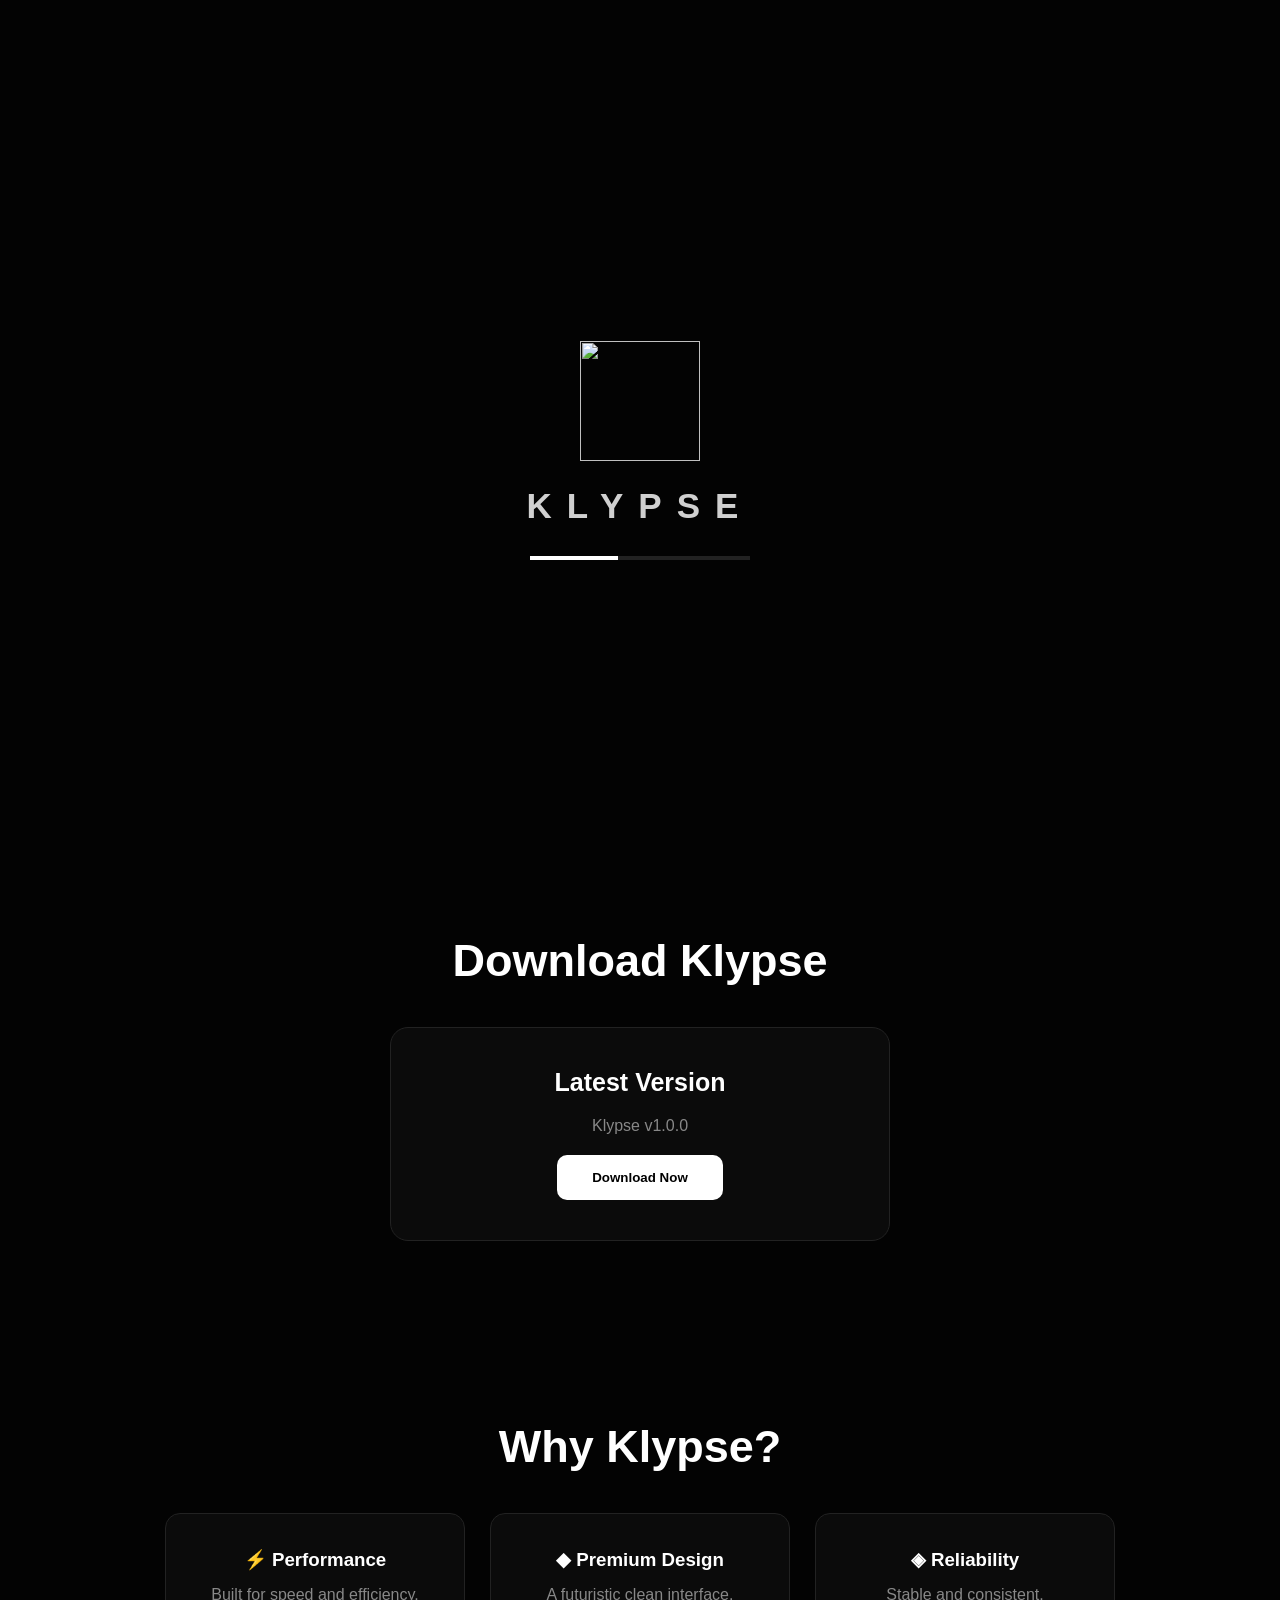
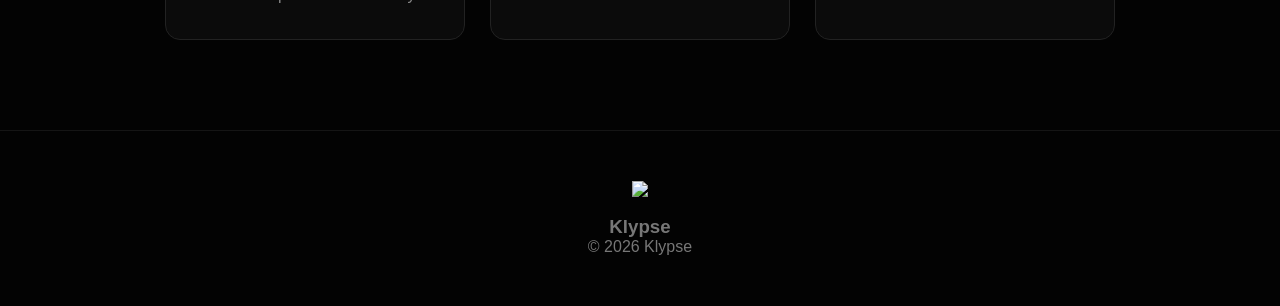
==== index.html @ 80a0a34a "Add files via upload" ====
<!DOCTYPE html>
<html>

<head>

<title>Klypse</title>

<link rel="stylesheet" href="style.css">

<link rel="icon" href="images/logo.png">

</head>


<body>


<div id="loader">

<img src="images/logo.png">

<h1>KLYPSE</h1>

<div class="loading-bar"></div>

</div>




<header>


<div class="logo-area">

<img src="images/logo.png">

<span>Klypse</span>

</div>



<nav>

<a href="index.html">Home</a>

<a href="features.html">Features</a>

<a href="updates.html">Updates</a>

<a href="https://discord.gg/SguyC9JuPD" target="_blank">
Discord
</a>

</nav>


</header>





<section class="hero">


<img class="big-logo" src="images/logo.png">


<h1>KLYPSE</h1>


<p>
The next generation of premium performance software.
</p>




<div class="buttons">


<a class="download" href="#download">
Download
</a>



<a class="discord" href="https://discord.gg/SguyC9JuPD" target="_blank">

Discord

</a>


</div>


</section>







<section id="download">


<h2>Download Klypse</h2>


<div class="download-box">


<h3>
Latest Version
</h3>


<p>
Klypse v1.0.0
</p>


<button id="downloadButton">

Download Now

</button>


</div>


</section>








<section>


<h2>
Why Klypse?
</h2>



<div class="cards">



<div class="card">

<h3>⚡ Performance</h3>

<p>
Built for speed and efficiency.
</p>

</div>




<div class="card">

<h3>◆ Premium Design</h3>

<p>
A futuristic clean interface.
</p>

</div>




<div class="card">

<h3>◈ Reliability</h3>

<p>
Stable and consistent.
</p>

</div>



</div>


</section>







<footer>


<img src="images/logo.png">

<h3>Klypse</h3>


<p>
© 2026 Klypse
</p>


</footer>





<script src="script.js"></script>


</body>

</html>
---- style.css ----
/* =========================
   RESET
========================= */

* {
    margin: 0;
    padding: 0;
    box-sizing: border-box;
}


html {
    scroll-behavior: smooth;
}


body {

    background: #030303;

    color: white;

    font-family: Arial, Helvetica, sans-serif;

    overflow-x: hidden;

}



/* =========================
   LOADING SCREEN
========================= */


#loader {

    position: fixed;

    inset: 0;

    background: #030303;

    display: flex;

    flex-direction: column;

    justify-content: center;

    align-items: center;

    z-index: 9999;

    transition: opacity .5s ease;

}


#loader img {

    width: 120px;

    height: 120px;

    object-fit: contain;

    animation: pulse 2s infinite;

}



#loader h1 {

    margin-top: 25px;

    font-size: 35px;

    letter-spacing: 15px;

    color: #d0d0d0;

}



.loading-bar {

    width: 220px;

    height: 4px;

    background: #222;

    margin-top: 30px;

    overflow: hidden;

}



.loading-bar::after {

    content:"";

    display:block;

    height:100%;

    width:40%;

    background:white;

    animation: loading 1.5s infinite;

}



@keyframes loading {

    from {

        transform:translateX(-200%);

    }

    to {

        transform:translateX(400%);

    }

}



@keyframes pulse {

    50% {

        transform:scale(1.1);

    }

}





/* =========================
   NAVBAR
========================= */


header {

    width:100%;

    height:80px;

    display:flex;

    justify-content:space-between;

    align-items:center;

    padding:0 8%;

    border-bottom:1px solid #151515;

    background:#030303;

}



.logo-area {

    display:flex;

    align-items:center;

    gap:15px;

    font-size:24px;

    font-weight:bold;

}



.logo-area img {

    width:45px;

    height:45px;

    object-fit:contain;

}



nav {

    display:flex;

    gap:30px;

}



nav a {

    color:#888;

    text-decoration:none;

    transition:.3s;

}



nav a:hover {

    color:white;

}





/* =========================
   HERO
========================= */


.hero {

    min-height:85vh;

    display:flex;

    flex-direction:column;

    justify-content:center;

    align-items:center;

    text-align:center;

    padding:80px 20px;

}



.big-logo {

    width:140px;

    height:140px;

    object-fit:contain;

    filter:drop-shadow(0 0 30px #555);

    animation:float 4s infinite;

}



@keyframes float {

    50% {

        transform:translateY(-10px);

    }

}




.hero h1 {

    margin-top:30px;

    font-size:100px;

    letter-spacing:25px;

    color:#ddd;

}



.hero p {

    margin-top:20px;

    font-size:20px;

    color:#777;

    max-width:600px;

}





/* =========================
   BUTTONS
========================= */


.buttons {

    margin-top:45px;

}



.buttons a {

    display:inline-block;

    padding:15px 40px;

    margin:10px;

    border-radius:10px;

    text-decoration:none;

    transition:.3s;

    cursor:pointer;

}



.download {

    background:white;

    color:black;

}



.discord {

    border:1px solid #333;

    color:white;

}



.buttons a:hover {

    transform:translateY(-5px);

}





/* =========================
   SECTIONS
========================= */


section {

    width:100%;

    padding:90px 10%;

    text-align:center;

}



section h2 {

    font-size:45px;

    margin-bottom:40px;

}





/* =========================
   DOWNLOAD BOX
========================= */


.download-box {

    max-width:500px;

    margin:auto;

    background:#0b0b0b;

    border:1px solid #222;

    border-radius:18px;

    padding:40px;

    transition:.3s;

}



.download-box:hover {

    border-color:#555;

    transform:translateY(-5px);

}



.download-box h3 {

    font-size:25px;

}



.download-box p {

    color:#888;

    margin:20px;

}




#downloadButton {

    background:white;

    color:black;

    border:none;

    padding:15px 35px;

    border-radius:10px;

    font-weight:bold;

    cursor:pointer;

}



#downloadButton:hover {

    background:#aaa;

}





/* =========================
   CARDS
========================= */


.cards {

    display:flex;

    justify-content:center;

    gap:25px;

    flex-wrap:wrap;

}



.card {

    width:300px;

    background:#0b0b0b;

    border:1px solid #222;

    border-radius:15px;

    padding:35px;

    transition:.3s;

}



.card:hover {

    transform:translateY(-10px);

    border-color:#777;

}



.card p {

    color:#888;

    margin-top:15px;

}





/* =========================
   UPDATES PAGE
========================= */


.update-box {

    max-width:600px;

    margin:auto;

    background:#0b0b0b;

    border:1px solid #222;

    padding:35px;

    border-radius:15px;

}



.update-box p {

    color:#888;

    margin-top:15px;

}





/* =========================
   REQUIREMENTS
========================= */


.req {

    display:flex;

    justify-content:center;

    gap:20px;

    flex-wrap:wrap;

}



.req p {

    background:#111;

    padding:20px;

    border-radius:10px;

    color:#aaa;

}





/* =========================
   FOOTER
========================= */


footer {

    border-top:1px solid #151515;

    padding:50px;

    text-align:center;

    color:#777;

}



footer img {

    width:60px;

    margin-bottom:15px;

}




/* =========================
   BACKGROUND EFFECT
========================= */


body::before {

    content:"";

    position:fixed;

    width:500px;

    height:500px;

    background:#777;

    opacity:.08;

    filter:blur(150px);

    top:-150px;

    left:50%;

    z-index:-1;

}
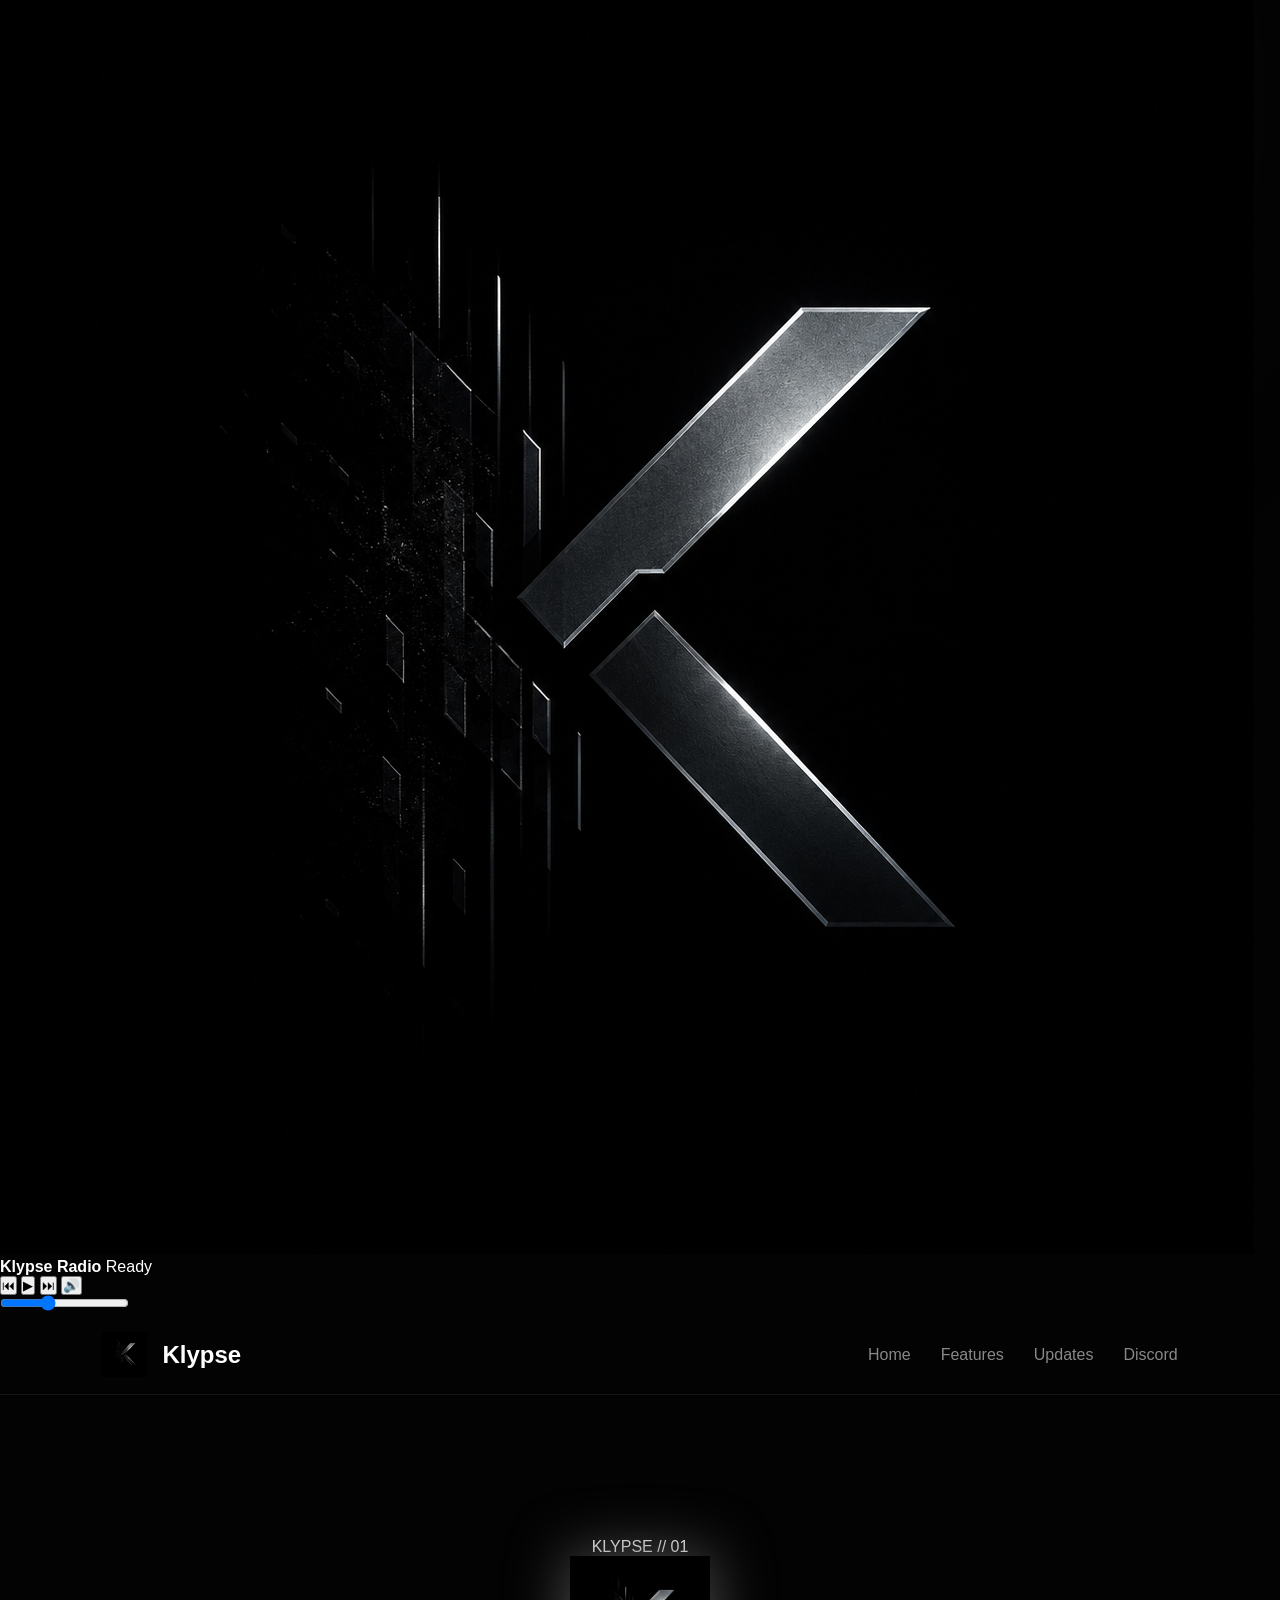
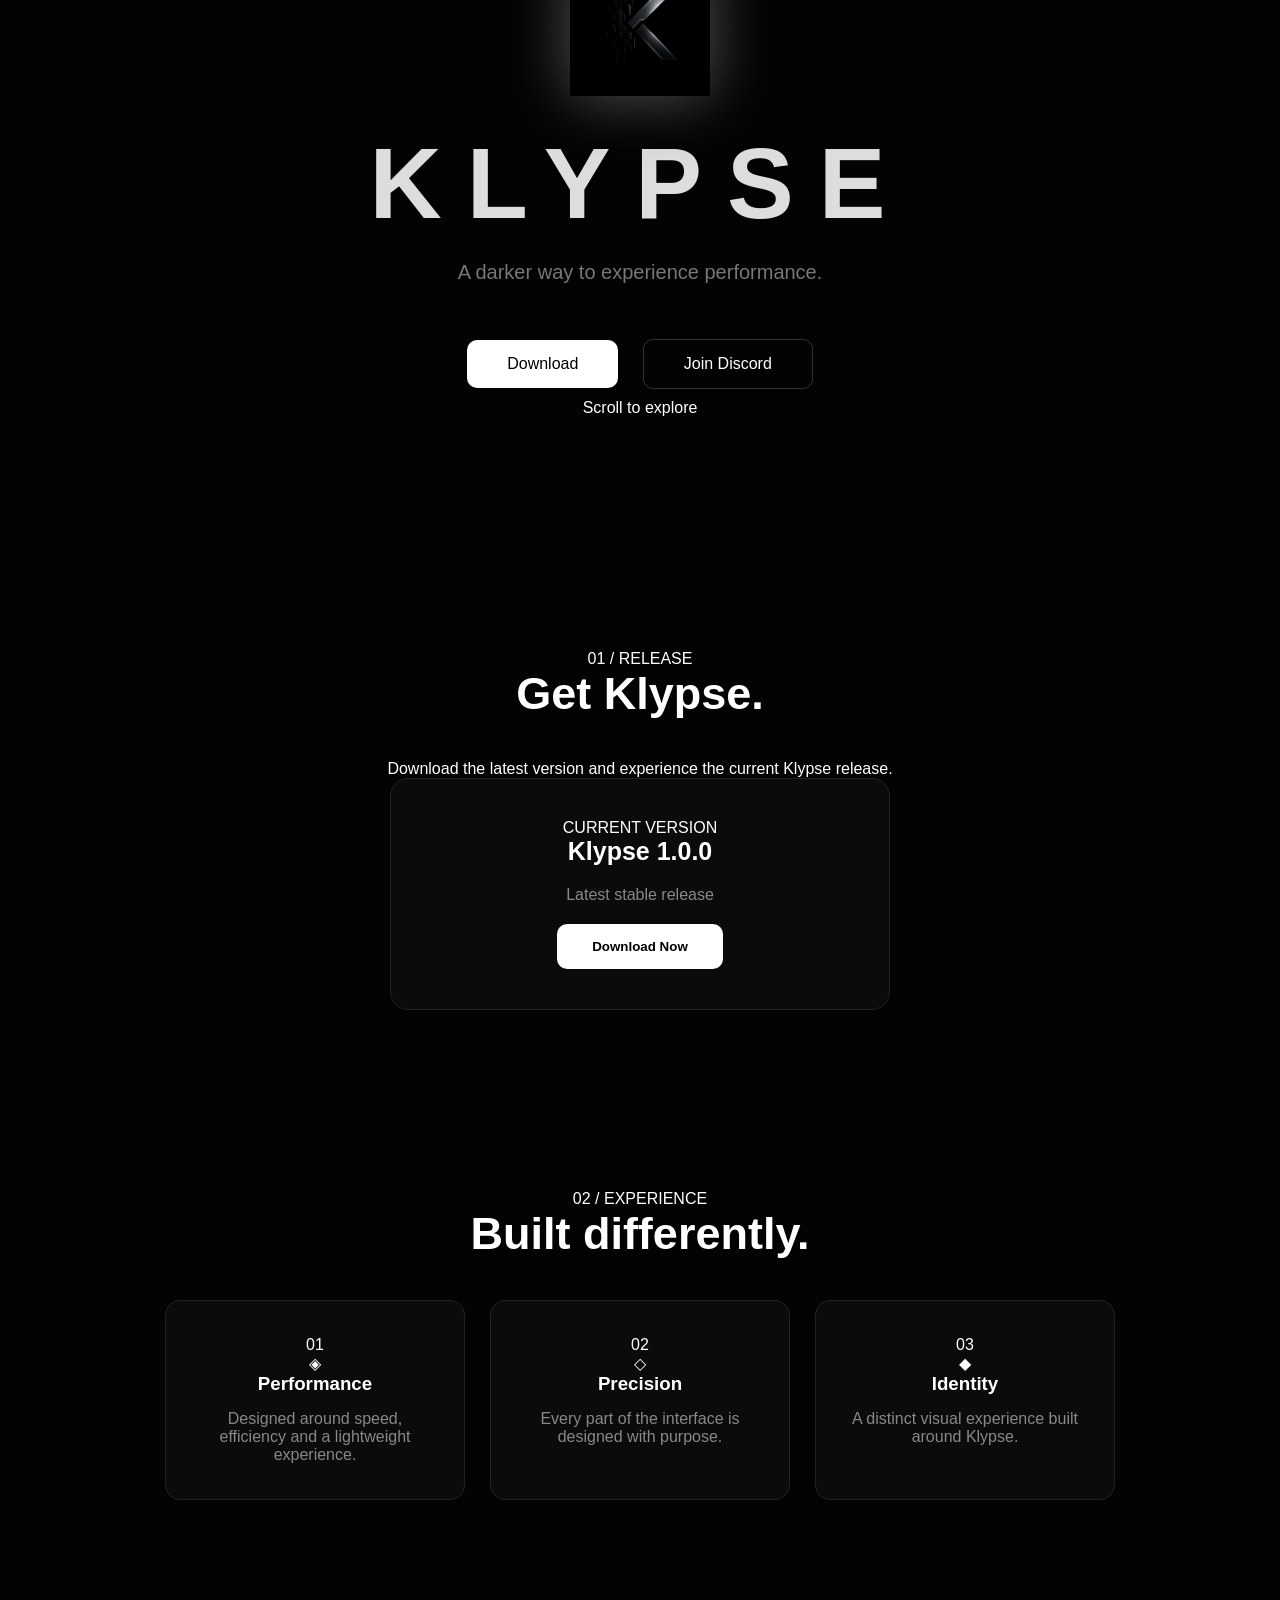
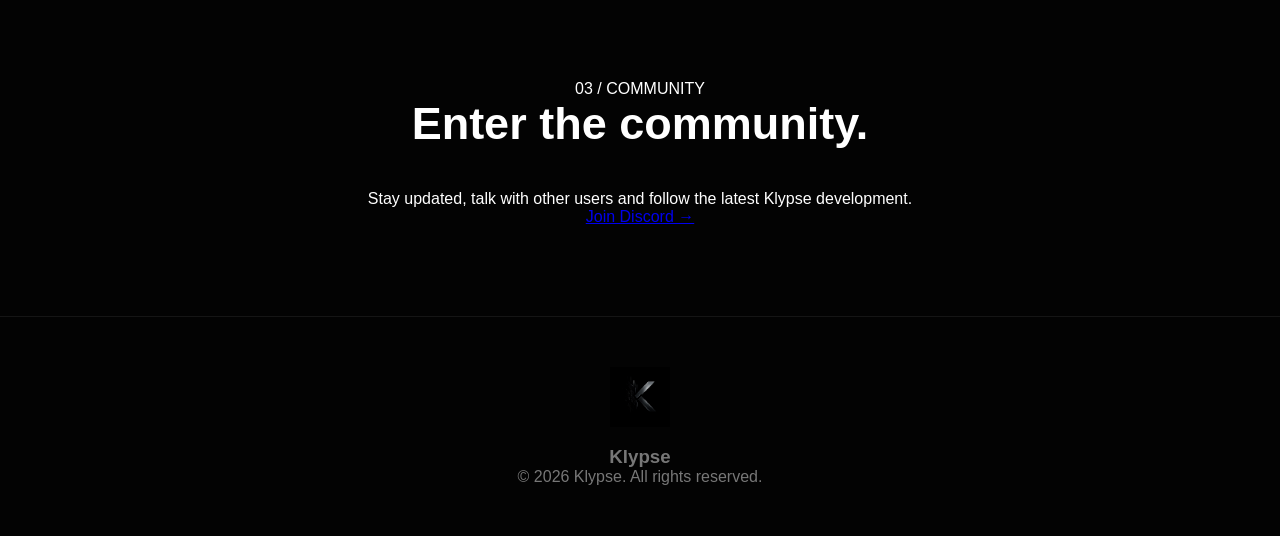
==== commit ef569355: "Refactor index.html with new layout and features Replaced old HTML structure with a new layout inclu" ====
--- a/index.html
+++ b/index.html
@@ -1,13 +1,17 @@
 <!DOCTYPE html>
-<html>
+<html lang="en">
 
 <head>
 
-<title>Klypse</title>
-
-<link rel="stylesheet" href="style.css">
-
-<link rel="icon" href="images/logo.png">
+    <meta charset="UTF-8">
+
+    <meta name="viewport" content="width=device-width, initial-scale=1.0">
+
+    <title>Klypse</title>
+
+    <link rel="stylesheet" href="style.css">
+
+    <link rel="icon" href="images/logo.png">
 
 </head>
 
@@ -15,218 +19,469 @@
 <body>
 
 
+<!-- =========================
+     LOADING SCREEN
+========================= -->
+
 <div id="loader">
 
-<img src="images/logo.png">
-
-<h1>KLYPSE</h1>
-
-<div class="loading-bar"></div>
+    <div class="loader-logo-wrap">
+
+        <img src="images/logo.png" alt="Klypse">
+
+    </div>
+
+    <h1>KLYPSE</h1>
+
+    <p>INITIALIZING EXPERIENCE</p>
+
+    <div class="loading-bar">
+
+        <div class="loading-progress"></div>
+
+    </div>
 
 </div>
 
 
 
+<!-- =========================
+     ANIMATED BACKGROUND
+========================= -->
+
+<div class="background">
+
+    <div class="grid"></div>
+
+    <div class="glow glow-one"></div>
+
+    <div class="glow glow-two"></div>
+
+    <div class="scanlines"></div>
+
+</div>
+
+
+
+<!-- =========================
+     CUSTOM CURSOR
+========================= -->
+
+<div class="cursor-dot"></div>
+
+<div class="cursor-ring"></div>
+
+
+
+<!-- =========================
+     MUSIC PLAYER
+========================= -->
+
+<div class="music-player">
+
+
+    <div class="music-info">
+
+        <div class="music-disc">
+
+            <img src="images/logo.png" alt="Klypse">
+
+        </div>
+
+
+        <div class="music-text">
+
+            <strong id="songTitle">
+                Klypse Radio
+            </strong>
+
+            <span id="songStatus">
+                Ready
+            </span>
+
+        </div>
+
+    </div>
+
+
+
+    <div class="music-controls">
+
+        <button id="previousSong" title="Previous">
+            ⏮
+        </button>
+
+        <button id="playPause" title="Play / Pause">
+            ▶
+        </button>
+
+        <button id="nextSong" title="Next">
+            ⏭
+        </button>
+
+        <button id="muteButton" title="Mute">
+            🔊
+        </button>
+
+    </div>
+
+
+
+    <input
+        id="volumeSlider"
+        type="range"
+        min="0"
+        max="1"
+        step="0.01"
+        value="0.35"
+    >
+
+
+</div>
+
+
+
+<audio id="backgroundMusic"></audio>
+
+
+
+<!-- =========================
+     NAVIGATION
+========================= -->
 
 <header>
 
-
-<div class="logo-area">
-
-<img src="images/logo.png">
-
-<span>Klypse</span>
-
-</div>
-
-
-
-<nav>
-
-<a href="index.html">Home</a>
-
-<a href="features.html">Features</a>
-
-<a href="updates.html">Updates</a>
-
-<a href="https://discord.gg/SguyC9JuPD" target="_blank">
-Discord
-</a>
-
-</nav>
-
+    <div class="logo-area">
+
+        <img src="images/logo.png" alt="Klypse">
+
+        <span>Klypse</span>
+
+    </div>
+
+
+    <nav>
+
+        <a href="index.html" class="active">
+            Home
+        </a>
+
+        <a href="features.html">
+            Features
+        </a>
+
+        <a href="updates.html">
+            Updates
+        </a>
+
+        <a
+            href="https://discord.gg/SguyC9JuPD"
+            target="_blank"
+            rel="noopener noreferrer"
+        >
+            Discord
+        </a>
+
+    </nav>
 
 </header>
 
 
 
+<!-- =========================
+     HERO
+========================= -->
+
+<main>
 
 
 <section class="hero">
 
 
-<img class="big-logo" src="images/logo.png">
-
-
-<h1>KLYPSE</h1>
-
-
-<p>
-The next generation of premium performance software.
-</p>
-
-
-
-
-<div class="buttons">
-
-
-<a class="download" href="#download">
-Download
-</a>
-
-
-
-<a class="discord" href="https://discord.gg/SguyC9JuPD" target="_blank">
-
-Discord
-
-</a>
-
-
-</div>
+    <div class="hero-badge">
+        KLYPSE // 01
+    </div>
+
+
+    <img
+        class="big-logo"
+        src="images/logo.png"
+        alt="Klypse Logo"
+    >
+
+
+    <h1>KLYPSE</h1>
+
+
+    <p class="hero-subtitle">
+
+        A darker way to experience
+        <span>performance.</span>
+
+    </p>
+
+
+    <div class="buttons">
+
+
+        <a
+            class="download"
+            href="#download"
+        >
+            Download
+        </a>
+
+
+        <a
+            class="discord"
+            href="https://discord.gg/SguyC9JuPD"
+            target="_blank"
+            rel="noopener noreferrer"
+        >
+            Join Discord
+        </a>
+
+
+    </div>
+
+
+    <div class="scroll-indicator">
+
+        <span></span>
+
+        Scroll to explore
+
+    </div>
 
 
 </section>
 
 
 
-
-
-
-
-<section id="download">
-
-
-<h2>Download Klypse</h2>
-
-
-<div class="download-box">
-
-
-<h3>
-Latest Version
-</h3>
-
-
-<p>
-Klypse v1.0.0
-</p>
-
-
-<button id="downloadButton">
-
-Download Now
-
-</button>
-
-
-</div>
+<!-- =========================
+     DOWNLOAD
+========================= -->
+
+<section id="download" class="content-section reveal">
+
+
+    <div class="section-label">
+        01 / RELEASE
+    </div>
+
+
+    <h2>
+        Get <span>Klypse.</span>
+    </h2>
+
+
+    <p class="section-description">
+
+        Download the latest version and
+        experience the current Klypse release.
+
+    </p>
+
+
+    <div class="download-box">
+
+
+        <div>
+
+            <span class="version">
+                CURRENT VERSION
+            </span>
+
+            <h3>
+                Klypse 1.0.0
+            </h3>
+
+            <p>
+                Latest stable release
+            </p>
+
+        </div>
+
+
+        <button id="downloadButton">
+
+            Download Now
+
+        </button>
+
+
+    </div>
 
 
 </section>
 
 
 
-
-
-
-
-
-<section>
-
-
-<h2>
-Why Klypse?
-</h2>
-
-
-
-<div class="cards">
-
-
-
-<div class="card">
-
-<h3>⚡ Performance</h3>
-
-<p>
-Built for speed and efficiency.
-</p>
-
-</div>
-
-
-
-
-<div class="card">
-
-<h3>◆ Premium Design</h3>
-
-<p>
-A futuristic clean interface.
-</p>
-
-</div>
-
-
-
-
-<div class="card">
-
-<h3>◈ Reliability</h3>
-
-<p>
-Stable and consistent.
-</p>
-
-</div>
-
-
-
-</div>
+<!-- =========================
+     WHY KLYPSE
+========================= -->
+
+<section class="content-section reveal">
+
+
+    <div class="section-label">
+        02 / EXPERIENCE
+    </div>
+
+
+    <h2>
+        Built <span>differently.</span>
+    </h2>
+
+
+    <div class="cards">
+
+
+        <div class="card">
+
+            <div class="card-number">
+                01
+            </div>
+
+            <div class="card-icon">
+                ◈
+            </div>
+
+            <h3>
+                Performance
+            </h3>
+
+            <p>
+                Designed around speed,
+                efficiency and a lightweight
+                experience.
+            </p>
+
+        </div>
+
+
+
+        <div class="card">
+
+            <div class="card-number">
+                02
+            </div>
+
+            <div class="card-icon">
+                ◇
+            </div>
+
+            <h3>
+                Precision
+            </h3>
+
+            <p>
+                Every part of the interface
+                is designed with purpose.
+            </p>
+
+        </div>
+
+
+
+        <div class="card">
+
+            <div class="card-number">
+                03
+            </div>
+
+            <div class="card-icon">
+                ◆
+            </div>
+
+            <h3>
+                Identity
+            </h3>
+
+            <p>
+                A distinct visual experience
+                built around Klypse.
+            </p>
+
+        </div>
+
+
+    </div>
 
 
 </section>
 
 
 
-
-
-
+<!-- =========================
+     DISCORD
+========================= -->
+
+<section class="discord-section reveal">
+
+
+    <div class="discord-panel">
+
+
+        <div>
+
+            <span class="section-label">
+                03 / COMMUNITY
+            </span>
+
+            <h2>
+                Enter the <span>community.</span>
+            </h2>
+
+            <p>
+                Stay updated, talk with other
+                users and follow the latest
+                Klypse development.
+            </p>
+
+        </div>
+
+
+        <a
+            href="https://discord.gg/SguyC9JuPD"
+            target="_blank"
+            rel="noopener noreferrer"
+            class="discord-large"
+        >
+            Join Discord →
+        </a>
+
+
+    </div>
+
+
+</section>
+
+
+</main>
+
+
+
+<!-- =========================
+     FOOTER
+========================= -->
 
 <footer>
 
-
-<img src="images/logo.png">
-
-<h3>Klypse</h3>
-
-
-<p>
-© 2026 Klypse
-</p>
-
+    <img src="images/logo.png" alt="Klypse">
+
+    <h3>Klypse</h3>
+
+    <p>
+        © 2026 Klypse. All rights reserved.
+    </p>
 
 </footer>
 
 
 
-
-
 <script src="script.js"></script>
 
-
 </body>
 
-</html>+</html>
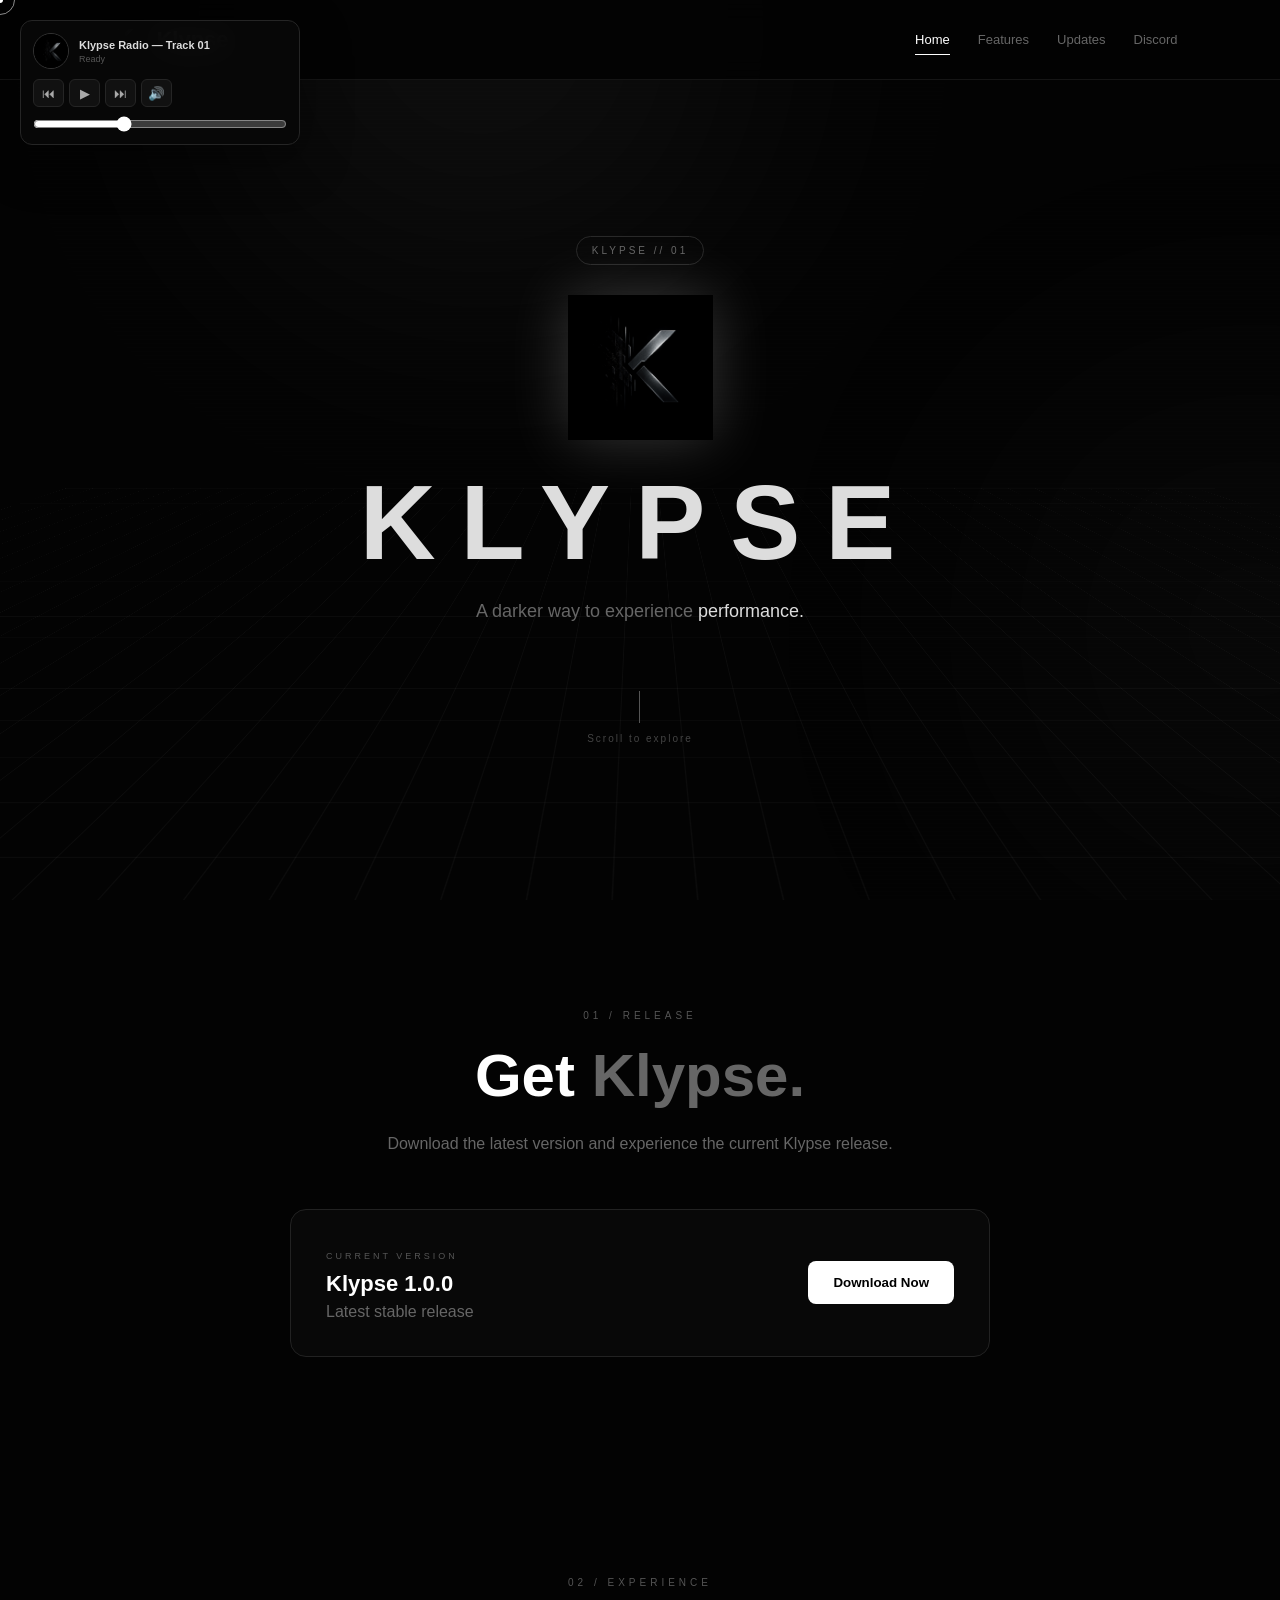
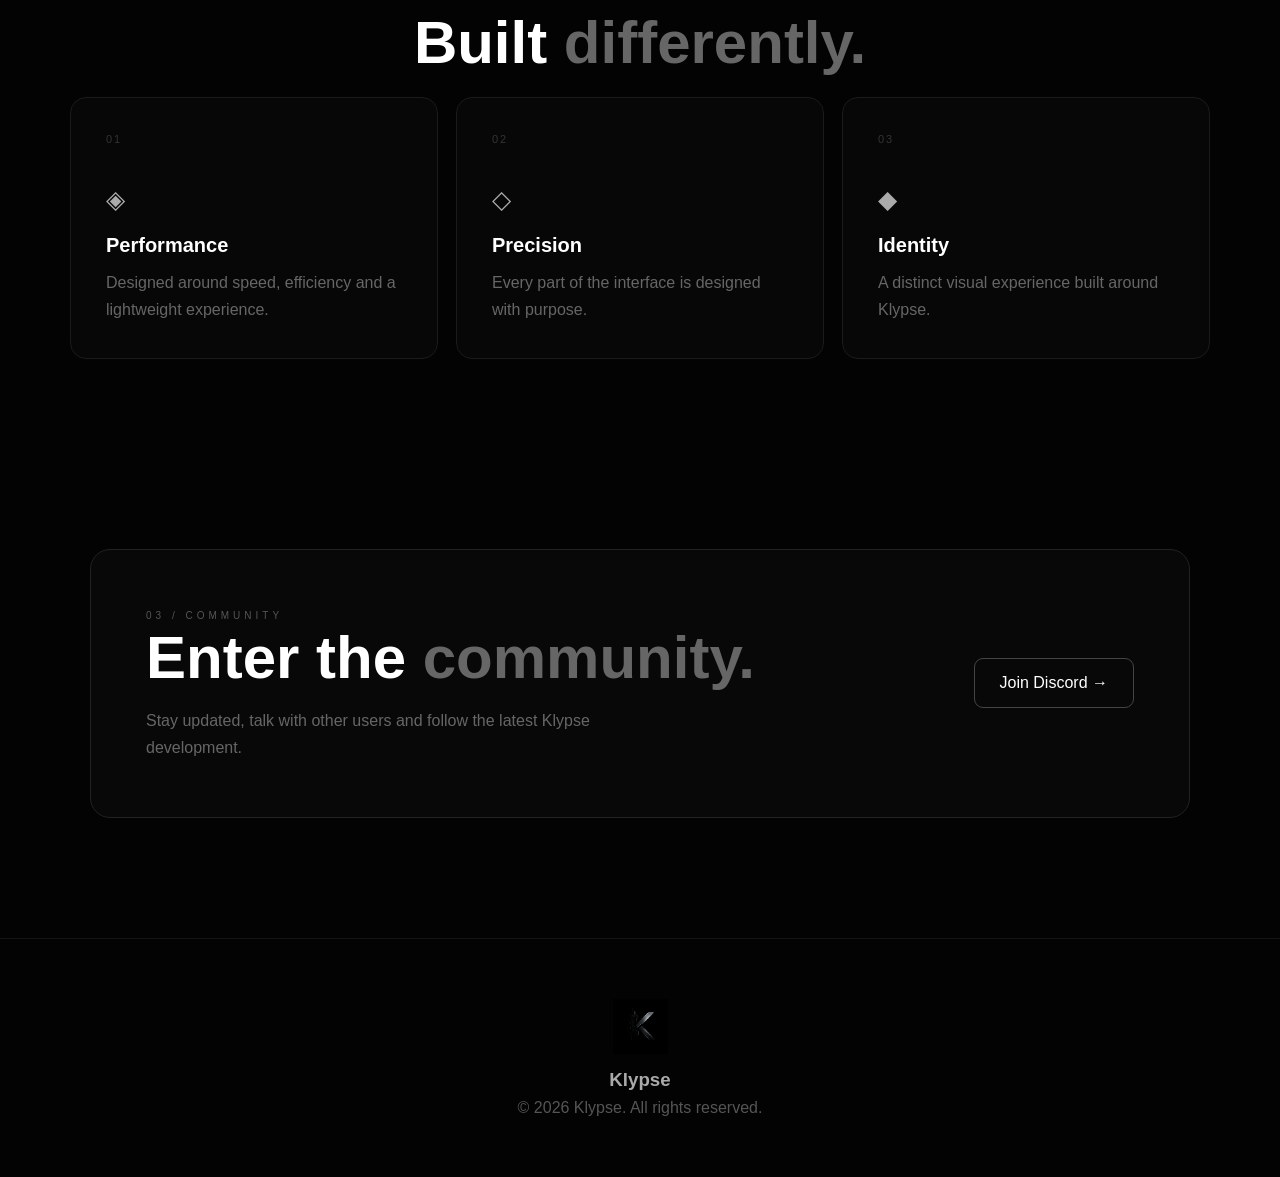
==== commit 0fffa750: "Remove buttons from hero section Removed buttons from the hero section and adjusted the layout." ====
--- a/index.html
+++ b/index.html
@@ -46,7 +46,7 @@
 
 
 <!-- =========================
-     ANIMATED BACKGROUND
+     BACKGROUND
 ========================= -->
 
 <div class="background">
@@ -64,7 +64,7 @@
 
 
 <!-- =========================
-     CUSTOM CURSOR
+     CURSOR
 ========================= -->
 
 <div class="cursor-dot"></div>
@@ -79,7 +79,6 @@
 
 <div class="music-player">
 
-
     <div class="music-info">
 
         <div class="music-disc">
@@ -87,7 +86,6 @@
             <img src="images/logo.png" alt="Klypse">
 
         </div>
-
 
         <div class="music-text">
 
@@ -104,7 +102,6 @@
     </div>
 
 
-
     <div class="music-controls">
 
         <button id="previousSong" title="Previous">
@@ -124,7 +121,6 @@
         </button>
 
     </div>
-
 
 
     <input
@@ -136,9 +132,7 @@
         value="0.35"
     >
 
-
 </div>
-
 
 
 <audio id="backgroundMusic"></audio>
@@ -194,7 +188,6 @@
 
 <main>
 
-
 <section class="hero">
 
 
@@ -221,28 +214,7 @@
     </p>
 
 
-    <div class="buttons">
-
-
-        <a
-            class="download"
-            href="#download"
-        >
-            Download
-        </a>
-
-
-        <a
-            class="discord"
-            href="https://discord.gg/SguyC9JuPD"
-            target="_blank"
-            rel="noopener noreferrer"
-        >
-            Join Discord
-        </a>
-
-
-    </div>
+    <!-- Buttons removed -->
 
 
     <div class="scroll-indicator">
@@ -263,7 +235,6 @@
 ========================= -->
 
 <section id="download" class="content-section reveal">
-
 
     <div class="section-label">
         01 / RELEASE
@@ -304,14 +275,11 @@
 
 
         <button id="downloadButton">
-
             Download Now
-
         </button>
 
 
     </div>
-
 
 </section>
 
@@ -414,7 +382,7 @@
 
 
 <!-- =========================
-     DISCORD
+     COMMUNITY
 ========================= -->
 
 <section class="discord-section reveal">
--- a/style.css
+++ b/style.css
@@ -1,6 +1,6 @@
-/* =========================
+/* ==============================
    RESET
-========================= */
+============================== */
 
 * {
     margin: 0;
@@ -8,679 +8,834 @@
     box-sizing: border-box;
 }
 
-
 html {
     scroll-behavior: smooth;
 }
 
-
 body {
-
+    min-height: 100vh;
     background: #030303;
-
-    color: white;
-
+    color: #ffffff;
     font-family: Arial, Helvetica, sans-serif;
-
     overflow-x: hidden;
-
-}
-
-
-
-/* =========================
+}
+
+
+/* ==============================
+   BACKGROUND
+============================== */
+
+.background {
+    position: fixed;
+    inset: 0;
+    width: 100%;
+    height: 100%;
+    overflow: hidden;
+    pointer-events: none;
+    z-index: -10;
+}
+
+.grid {
+    position: absolute;
+    width: 200%;
+    height: 200%;
+    left: -50%;
+    top: -20%;
+    background-image:
+        linear-gradient(rgba(255,255,255,0.035) 1px, transparent 1px),
+        linear-gradient(90deg, rgba(255,255,255,0.035) 1px, transparent 1px);
+    background-size: 60px 60px;
+    transform: perspective(600px) rotateX(55deg);
+    animation: gridMove 18s linear infinite;
+}
+
+@keyframes gridMove {
+    from {
+        transform: perspective(600px) rotateX(55deg) translateY(0);
+    }
+
+    to {
+        transform: perspective(600px) rotateX(55deg) translateY(60px);
+    }
+}
+
+.glow {
+    position: absolute;
+    width: 450px;
+    height: 450px;
+    border-radius: 50%;
+    filter: blur(150px);
+    opacity: 0.08;
+}
+
+.glow-one {
+    top: -200px;
+    left: 20%;
+    background: #ffffff;
+}
+
+.glow-two {
+    right: -200px;
+    bottom: 5%;
+    background: #777777;
+}
+
+.scanlines {
+    position: absolute;
+    inset: 0;
+    background: repeating-linear-gradient(
+        to bottom,
+        transparent 0px,
+        transparent 3px,
+        rgba(255,255,255,0.01) 4px
+    );
+}
+
+
+/* ==============================
    LOADING SCREEN
-========================= */
-
+============================== */
 
 #loader {
-
     position: fixed;
-
     inset: 0;
-
+    width: 100%;
+    height: 100%;
     background: #030303;
-
-    display: flex;
-
+    display: flex;
     flex-direction: column;
-
     justify-content: center;
-
     align-items: center;
-
-    z-index: 9999;
-
-    transition: opacity .5s ease;
-
-}
-
-
-#loader img {
-
+    z-index: 99999;
+    opacity: 1;
+    visibility: visible;
+    transition: opacity 0.7s ease, visibility 0.7s ease;
+}
+
+#loader.hidden {
+    opacity: 0;
+    visibility: hidden;
+    pointer-events: none;
+}
+
+.loader-logo-wrap {
     width: 120px;
-
     height: 120px;
-
+    display: flex;
+    justify-content: center;
+    align-items: center;
+    animation: loaderPulse 2s infinite;
+}
+
+.loader-logo-wrap img {
+    display: block;
+    width: 120px;
+    height: 120px;
+    max-width: 120px;
+    max-height: 120px;
     object-fit: contain;
-
-    animation: pulse 2s infinite;
-
-}
-
-
+}
 
 #loader h1 {
-
     margin-top: 25px;
-
-    font-size: 35px;
-
-    letter-spacing: 15px;
-
-    color: #d0d0d0;
-
-}
-
-
+    font-size: 32px;
+    letter-spacing: 12px;
+    color: #dddddd;
+}
+
+#loader p {
+    margin-top: 12px;
+    color: #555555;
+    font-size: 10px;
+    letter-spacing: 3px;
+}
 
 .loading-bar {
-
     width: 220px;
-
-    height: 4px;
-
-    background: #222;
-
+    height: 3px;
+    margin-top: 28px;
+    background: #1b1b1b;
+    overflow: hidden;
+    border-radius: 10px;
+}
+
+.loading-progress {
+    width: 0;
+    height: 100%;
+    background: #ffffff;
+    animation: loadingProgress 1.6s ease forwards;
+}
+
+@keyframes loadingProgress {
+    from {
+        width: 0;
+    }
+
+    to {
+        width: 100%;
+    }
+}
+
+@keyframes loaderPulse {
+    50% {
+        transform: scale(1.08);
+        filter: drop-shadow(0 0 25px rgba(255,255,255,0.25));
+    }
+}
+
+
+/* ==============================
+   CUSTOM CURSOR
+============================== */
+
+.cursor-dot {
+    position: fixed;
+    width: 6px;
+    height: 6px;
+    background: #ffffff;
+    border-radius: 50%;
+    pointer-events: none;
+    z-index: 100000;
+    transform: translate(-50%, -50%);
+}
+
+.cursor-ring {
+    position: fixed;
+    width: 30px;
+    height: 30px;
+    border: 1px solid rgba(255,255,255,0.55);
+    border-radius: 50%;
+    pointer-events: none;
+    z-index: 99999;
+    transform: translate(-50%, -50%);
+    transition:
+        width 0.2s ease,
+        height 0.2s ease,
+        border-color 0.2s ease;
+}
+
+.cursor-ring.hover {
+    width: 48px;
+    height: 48px;
+    border-color: #ffffff;
+}
+
+
+/* ==============================
+   NAVBAR
+============================== */
+
+header {
+    position: relative;
+    z-index: 100;
+    width: 100%;
+    height: 80px;
+    padding: 0 8%;
+    display: flex;
+    align-items: center;
+    justify-content: space-between;
+    background: rgba(3,3,3,0.85);
+    border-bottom: 1px solid #151515;
+    backdrop-filter: blur(15px);
+}
+
+.logo-area {
+    display: flex;
+    align-items: center;
+    gap: 12px;
+    color: #ffffff;
+    font-size: 22px;
+    font-weight: bold;
+}
+
+.logo-area img {
+    display: block;
+    width: 42px;
+    height: 42px;
+    max-width: 42px;
+    max-height: 42px;
+    object-fit: contain;
+}
+
+nav {
+    display: flex;
+    align-items: center;
+    gap: 28px;
+}
+
+nav a {
+    position: relative;
+    color: #666666;
+    text-decoration: none;
+    font-size: 13px;
+    transition: color 0.3s ease;
+}
+
+nav a:hover,
+nav a.active {
+    color: #ffffff;
+}
+
+nav a::after {
+    content: "";
+    position: absolute;
+    left: 0;
+    bottom: -8px;
+    width: 0;
+    height: 1px;
+    background: #ffffff;
+    transition: width 0.3s ease;
+}
+
+nav a:hover::after,
+nav a.active::after {
+    width: 100%;
+}
+
+
+/* ==============================
+   HERO
+============================== */
+
+.hero {
+    position: relative;
+    width: 100%;
+    min-height: calc(100vh - 80px);
+    padding: 100px 20px;
+    display: flex;
+    flex-direction: column;
+    justify-content: center;
+    align-items: center;
+    text-align: center;
+}
+
+.hero-badge {
+    margin-bottom: 30px;
+    padding: 8px 15px;
+    border: 1px solid #292929;
+    border-radius: 50px;
+    color: #666666;
+    font-size: 10px;
+    letter-spacing: 3px;
+}
+
+.big-logo {
+    display: block;
+    width: 145px;
+    height: 145px;
+    max-width: 145px;
+    max-height: 145px;
+    object-fit: contain;
+    filter: drop-shadow(0 0 30px rgba(255,255,255,0.2));
+    animation: heroFloat 5s ease-in-out infinite;
+}
+
+@keyframes heroFloat {
+    50% {
+        transform: translateY(-10px);
+        filter: drop-shadow(0 0 45px rgba(255,255,255,0.3));
+    }
+}
+
+.hero h1 {
     margin-top: 30px;
-
+    font-size: clamp(55px, 10vw, 105px);
+    line-height: 1;
+    letter-spacing: clamp(8px, 2.5vw, 25px);
+    color: #dddddd;
+}
+
+.hero-subtitle {
+    max-width: 650px;
+    margin-top: 22px;
+    color: #666666;
+    font-size: 18px;
+    line-height: 1.6;
+}
+
+.hero-subtitle span {
+    color: #dddddd;
+}
+
+.buttons {
+    margin-top: 40px;
+}
+
+.buttons a {
+    display: inline-block;
+    margin: 6px;
+    padding: 14px 32px;
+    border-radius: 9px;
+    text-decoration: none;
+    font-size: 13px;
+    transition:
+        transform 0.3s ease,
+        background 0.3s ease,
+        border-color 0.3s ease;
+}
+
+.buttons a:hover {
+    transform: translateY(-5px);
+}
+
+.download {
+    background: #ffffff;
+    color: #000000;
+}
+
+.download:hover {
+    background: #cccccc;
+}
+
+.discord {
+    color: #ffffff;
+    border: 1px solid #333333;
+}
+
+.discord:hover {
+    border-color: #777777;
+}
+
+.scroll-indicator {
+    margin-top: 65px;
+    color: #444444;
+    font-size: 10px;
+    letter-spacing: 2px;
+}
+
+.scroll-indicator span {
+    display: block;
+    width: 1px;
+    height: 32px;
+    margin: 0 auto 10px;
+    background: #555555;
+    animation: scrollIndicator 1.5s infinite;
+}
+
+@keyframes scrollIndicator {
+    50% {
+        transform: scaleY(0.3);
+        opacity: 0.3;
+    }
+}
+
+
+/* ==============================
+   CONTENT SECTIONS
+============================== */
+
+.content-section {
+    width: 100%;
+    max-width: 1200px;
+    margin: 0 auto;
+    padding: 110px 30px;
+    text-align: center;
+}
+
+.section-label {
+    margin-bottom: 20px;
+    color: #555555;
+    font-size: 10px;
+    letter-spacing: 4px;
+}
+
+.content-section h2 {
+    margin-bottom: 20px;
+    font-size: clamp(35px, 5vw, 60px);
+}
+
+.content-section h2 span {
+    color: #666666;
+}
+
+.section-description {
+    max-width: 550px;
+    margin: 0 auto 50px;
+    color: #666666;
+    line-height: 1.8;
+}
+
+
+/* ==============================
+   DOWNLOAD BOX
+============================== */
+
+.download-box {
+    width: 100%;
+    max-width: 700px;
+    margin: 0 auto;
+    padding: 35px;
+    display: flex;
+    align-items: center;
+    justify-content: space-between;
+    gap: 25px;
+    text-align: left;
+    background: rgba(10,10,10,0.85);
+    border: 1px solid #222222;
+    border-radius: 16px;
+    transition:
+        transform 0.3s ease,
+        border-color 0.3s ease;
+}
+
+.download-box:hover {
+    transform: translateY(-6px);
+    border-color: #555555;
+}
+
+.version {
+    color: #555555;
+    font-size: 9px;
+    letter-spacing: 3px;
+}
+
+.download-box h3 {
+    margin-top: 8px;
+    font-size: 22px;
+}
+
+.download-box p {
+    margin-top: 6px;
+    color: #666666;
+}
+
+#downloadButton {
+    padding: 14px 25px;
+    border: 0;
+    border-radius: 8px;
+    background: #ffffff;
+    color: #000000;
+    font-weight: bold;
+    cursor: pointer;
+    transition:
+        transform 0.3s ease,
+        background 0.3s ease;
+}
+
+#downloadButton:hover {
+    transform: scale(1.05);
+    background: #cccccc;
+}
+
+
+/* ==============================
+   CARDS
+============================== */
+
+.cards {
+    width: 100%;
+    display: grid;
+    grid-template-columns: repeat(3, 1fr);
+    gap: 18px;
+}
+
+.card {
+    position: relative;
+    min-height: 260px;
+    padding: 35px;
+    text-align: left;
+    background: rgba(9,9,9,0.85);
+    border: 1px solid #1b1b1b;
+    border-radius: 16px;
     overflow: hidden;
-
-}
-
-
-
-.loading-bar::after {
-
-    content:"";
-
-    display:block;
-
-    height:100%;
-
-    width:40%;
-
-    background:white;
-
-    animation: loading 1.5s infinite;
-
-}
-
-
-
-@keyframes loading {
-
-    from {
-
-        transform:translateX(-200%);
-
-    }
-
-    to {
-
-        transform:translateX(400%);
-
-    }
-
-}
-
-
-
-@keyframes pulse {
-
-    50% {
-
-        transform:scale(1.1);
-
-    }
-
-}
-
-
-
-
-
-/* =========================
-   NAVBAR
-========================= */
-
-
-header {
-
-    width:100%;
-
-    height:80px;
-
-    display:flex;
-
-    justify-content:space-between;
-
-    align-items:center;
-
-    padding:0 8%;
-
-    border-bottom:1px solid #151515;
-
-    background:#030303;
-
-}
-
-
-
-.logo-area {
-
-    display:flex;
-
-    align-items:center;
-
-    gap:15px;
-
-    font-size:24px;
-
-    font-weight:bold;
-
-}
-
-
-
-.logo-area img {
-
-    width:45px;
-
-    height:45px;
-
-    object-fit:contain;
-
-}
-
-
-
-nav {
-
-    display:flex;
-
-    gap:30px;
-
-}
-
-
-
-nav a {
-
-    color:#888;
-
-    text-decoration:none;
-
-    transition:.3s;
-
-}
-
-
-
-nav a:hover {
-
-    color:white;
-
-}
-
-
-
-
-
-/* =========================
-   HERO
-========================= */
-
-
-.hero {
-
-    min-height:85vh;
-
-    display:flex;
-
-    flex-direction:column;
-
-    justify-content:center;
-
-    align-items:center;
-
-    text-align:center;
-
-    padding:80px 20px;
-
-}
-
-
-
-.big-logo {
-
-    width:140px;
-
-    height:140px;
-
-    object-fit:contain;
-
-    filter:drop-shadow(0 0 30px #555);
-
-    animation:float 4s infinite;
-
-}
-
-
-
-@keyframes float {
-
-    50% {
-
-        transform:translateY(-10px);
-
-    }
-
-}
-
-
-
-
-.hero h1 {
-
-    margin-top:30px;
-
-    font-size:100px;
-
-    letter-spacing:25px;
-
-    color:#ddd;
-
-}
-
-
-
-.hero p {
-
-    margin-top:20px;
-
-    font-size:20px;
-
-    color:#777;
-
-    max-width:600px;
-
-}
-
-
-
-
-
-/* =========================
-   BUTTONS
-========================= */
-
-
-.buttons {
-
-    margin-top:45px;
-
-}
-
-
-
-.buttons a {
-
-    display:inline-block;
-
-    padding:15px 40px;
-
-    margin:10px;
-
-    border-radius:10px;
-
-    text-decoration:none;
-
-    transition:.3s;
-
-    cursor:pointer;
-
-}
-
-
-
-.download {
-
-    background:white;
-
-    color:black;
-
-}
-
-
-
-.discord {
-
-    border:1px solid #333;
-
-    color:white;
-
-}
-
-
-
-.buttons a:hover {
-
-    transform:translateY(-5px);
-
-}
-
-
-
-
-
-/* =========================
-   SECTIONS
-========================= */
-
-
-section {
-
-    width:100%;
-
-    padding:90px 10%;
-
-    text-align:center;
-
-}
-
-
-
-section h2 {
-
-    font-size:45px;
-
-    margin-bottom:40px;
-
-}
-
-
-
-
-
-/* =========================
-   DOWNLOAD BOX
-========================= */
-
-
-.download-box {
-
-    max-width:500px;
-
-    margin:auto;
-
-    background:#0b0b0b;
-
-    border:1px solid #222;
-
-    border-radius:18px;
-
-    padding:40px;
-
-    transition:.3s;
-
-}
-
-
-
-.download-box:hover {
-
-    border-color:#555;
-
-    transform:translateY(-5px);
-
-}
-
-
-
-.download-box h3 {
-
-    font-size:25px;
-
-}
-
-
-
-.download-box p {
-
-    color:#888;
-
-    margin:20px;
-
-}
-
-
-
-
-#downloadButton {
-
-    background:white;
-
-    color:black;
-
-    border:none;
-
-    padding:15px 35px;
-
-    border-radius:10px;
-
-    font-weight:bold;
-
-    cursor:pointer;
-
-}
-
-
-
-#downloadButton:hover {
-
-    background:#aaa;
-
-}
-
-
-
-
-
-/* =========================
-   CARDS
-========================= */
-
-
-.cards {
-
-    display:flex;
-
-    justify-content:center;
-
-    gap:25px;
-
-    flex-wrap:wrap;
-
-}
-
-
-
-.card {
-
-    width:300px;
-
-    background:#0b0b0b;
-
-    border:1px solid #222;
-
-    border-radius:15px;
-
-    padding:35px;
-
-    transition:.3s;
-
-}
-
-
+    transition:
+        transform 0.4s ease,
+        border-color 0.4s ease;
+}
 
 .card:hover {
-
-    transform:translateY(-10px);
-
-    border-color:#777;
-
-}
-
-
+    transform: translateY(-10px);
+    border-color: #444444;
+}
+
+.card-number {
+    color: #333333;
+    font-size: 11px;
+    letter-spacing: 2px;
+}
+
+.card-icon {
+    margin-top: 40px;
+    color: #aaaaaa;
+    font-size: 25px;
+}
+
+.card h3 {
+    margin-top: 20px;
+    font-size: 20px;
+}
 
 .card p {
-
-    color:#888;
-
-    margin-top:15px;
-
-}
-
-
-
-
-
-/* =========================
-   UPDATES PAGE
-========================= */
-
-
-.update-box {
-
-    max-width:600px;
-
-    margin:auto;
-
-    background:#0b0b0b;
-
-    border:1px solid #222;
-
-    padding:35px;
-
-    border-radius:15px;
-
-}
-
-
-
-.update-box p {
-
-    color:#888;
-
-    margin-top:15px;
-
-}
-
-
-
-
-
-/* =========================
-   REQUIREMENTS
-========================= */
-
-
-.req {
-
-    display:flex;
-
-    justify-content:center;
-
-    gap:20px;
-
-    flex-wrap:wrap;
-
-}
-
-
-
-.req p {
-
-    background:#111;
-
-    padding:20px;
-
-    border-radius:10px;
-
-    color:#aaa;
-
-}
-
-
-
-
-
-/* =========================
+    margin-top: 12px;
+    color: #666666;
+    line-height: 1.7;
+}
+
+
+/* ==============================
+   DISCORD SECTION
+============================== */
+
+.discord-section {
+    width: 100%;
+    padding: 80px 30px 120px;
+}
+
+.discord-panel {
+    width: 100%;
+    max-width: 1100px;
+    margin: 0 auto;
+    padding: 55px;
+    display: flex;
+    align-items: center;
+    justify-content: space-between;
+    gap: 40px;
+    background: #080808;
+    border: 1px solid #222222;
+    border-radius: 20px;
+}
+
+.discord-panel h2 {
+    margin-bottom: 15px;
+    font-size: clamp(35px, 5vw, 60px);
+}
+
+.discord-panel h2 span {
+    color: #666666;
+}
+
+.discord-panel p {
+    max-width: 500px;
+    color: #666666;
+    line-height: 1.7;
+}
+
+.discord-large {
+    display: inline-block;
+    padding: 15px 25px;
+    border: 1px solid #444444;
+    border-radius: 9px;
+    color: #ffffff;
+    text-decoration: none;
+    white-space: nowrap;
+    transition: 0.3s ease;
+}
+
+.discord-large:hover {
+    background: #ffffff;
+    color: #000000;
+    transform: translateY(-4px);
+}
+
+
+/* ==============================
+   MUSIC PLAYER
+============================== */
+
+.music-player {
+    position: fixed;
+    top: 20px;
+    left: 20px;
+    z-index: 500;
+    width: 280px;
+    padding: 12px;
+    background: rgba(8,8,8,0.94);
+    border: 1px solid #252525;
+    border-radius: 12px;
+    backdrop-filter: blur(15px);
+    box-shadow: 0 15px 50px rgba(0,0,0,0.4);
+}
+
+.music-info {
+    display: flex;
+    align-items: center;
+    gap: 10px;
+}
+
+.music-disc {
+    flex-shrink: 0;
+    width: 36px;
+    height: 36px;
+    border-radius: 50%;
+    overflow: hidden;
+    border: 1px solid #333333;
+}
+
+.music-disc img {
+    display: block;
+    width: 36px;
+    height: 36px;
+    max-width: 36px;
+    max-height: 36px;
+    object-fit: contain;
+}
+
+.music-text {
+    min-width: 0;
+    display: flex;
+    flex-direction: column;
+}
+
+.music-text strong {
+    overflow: hidden;
+    color: #dddddd;
+    font-size: 11px;
+    text-overflow: ellipsis;
+    white-space: nowrap;
+}
+
+.music-text span {
+    margin-top: 3px;
+    color: #555555;
+    font-size: 9px;
+}
+
+.music-controls {
+    display: flex;
+    gap: 5px;
+    margin-top: 10px;
+}
+
+.music-controls button {
+    width: 31px;
+    height: 28px;
+    border: 1px solid #252525;
+    border-radius: 6px;
+    background: #111111;
+    color: #aaaaaa;
+    cursor: pointer;
+    transition: 0.2s ease;
+}
+
+.music-controls button:hover {
+    background: #ffffff;
+    color: #000000;
+}
+
+#volumeSlider {
+    display: block;
+    width: 100%;
+    margin-top: 9px;
+    accent-color: #ffffff;
+}
+
+
+/* ==============================
    FOOTER
-========================= */
-
+============================== */
 
 footer {
-
-    border-top:1px solid #151515;
-
-    padding:50px;
-
-    text-align:center;
-
-    color:#777;
-
-}
-
-
+    width: 100%;
+    padding: 60px 20px;
+    text-align: center;
+    border-top: 1px solid #151515;
+    color: #555555;
+}
 
 footer img {
-
-    width:60px;
-
-    margin-bottom:15px;
-
-}
-
-
-
-
-/* =========================
-   BACKGROUND EFFECT
-========================= */
-
-
-body::before {
-
-    content:"";
-
-    position:fixed;
-
-    width:500px;
-
-    height:500px;
-
-    background:#777;
-
-    opacity:.08;
-
-    filter:blur(150px);
-
-    top:-150px;
-
-    left:50%;
-
-    z-index:-1;
-
-}+    display: block;
+    width: 55px;
+    height: 55px;
+    max-width: 55px;
+    max-height: 55px;
+    margin: 0 auto 15px;
+    object-fit: contain;
+}
+
+footer h3 {
+    margin-bottom: 8px;
+    color: #aaaaaa;
+}
+
+
+/* ==============================
+   REVEAL ANIMATION
+============================== */
+
+.reveal {
+    opacity: 0;
+    transform: translateY(35px);
+    transition:
+        opacity 0.8s ease,
+        transform 0.8s ease;
+}
+
+.reveal.visible {
+    opacity: 1;
+    transform: translateY(0);
+}
+
+
+/* ==============================
+   MOBILE
+============================== */
+
+@media (max-width: 800px) {
+
+    body {
+        cursor: auto;
+    }
+
+    .cursor-dot,
+    .cursor-ring {
+        display: none;
+    }
+
+    header {
+        height: auto;
+        min-height: 80px;
+        padding: 18px 20px;
+        flex-direction: column;
+        gap: 15px;
+    }
+
+    nav {
+        gap: 15px;
+        flex-wrap: wrap;
+        justify-content: center;
+    }
+
+    nav a {
+        font-size: 11px;
+    }
+
+    .music-player {
+        top: auto;
+        bottom: 15px;
+        left: 15px;
+        right: 15px;
+        width: auto;
+    }
+
+    .hero {
+        min-height: 80vh;
+        padding: 80px 20px;
+    }
+
+    .hero h1 {
+        letter-spacing: 8px;
+    }
+
+    .big-logo {
+        width: 110px;
+        height: 110px;
+        max-width: 110px;
+        max-height: 110px;
+    }
+
+    .cards {
+        grid-template-columns: 1fr;
+    }
+
+    .download-box {
+        flex-direction: column;
+        align-items: flex-start;
+    }
+
+    .discord-panel {
+        flex-direction: column;
+        align-items: flex-start;
+        padding: 35px;
+    }
+
+}
